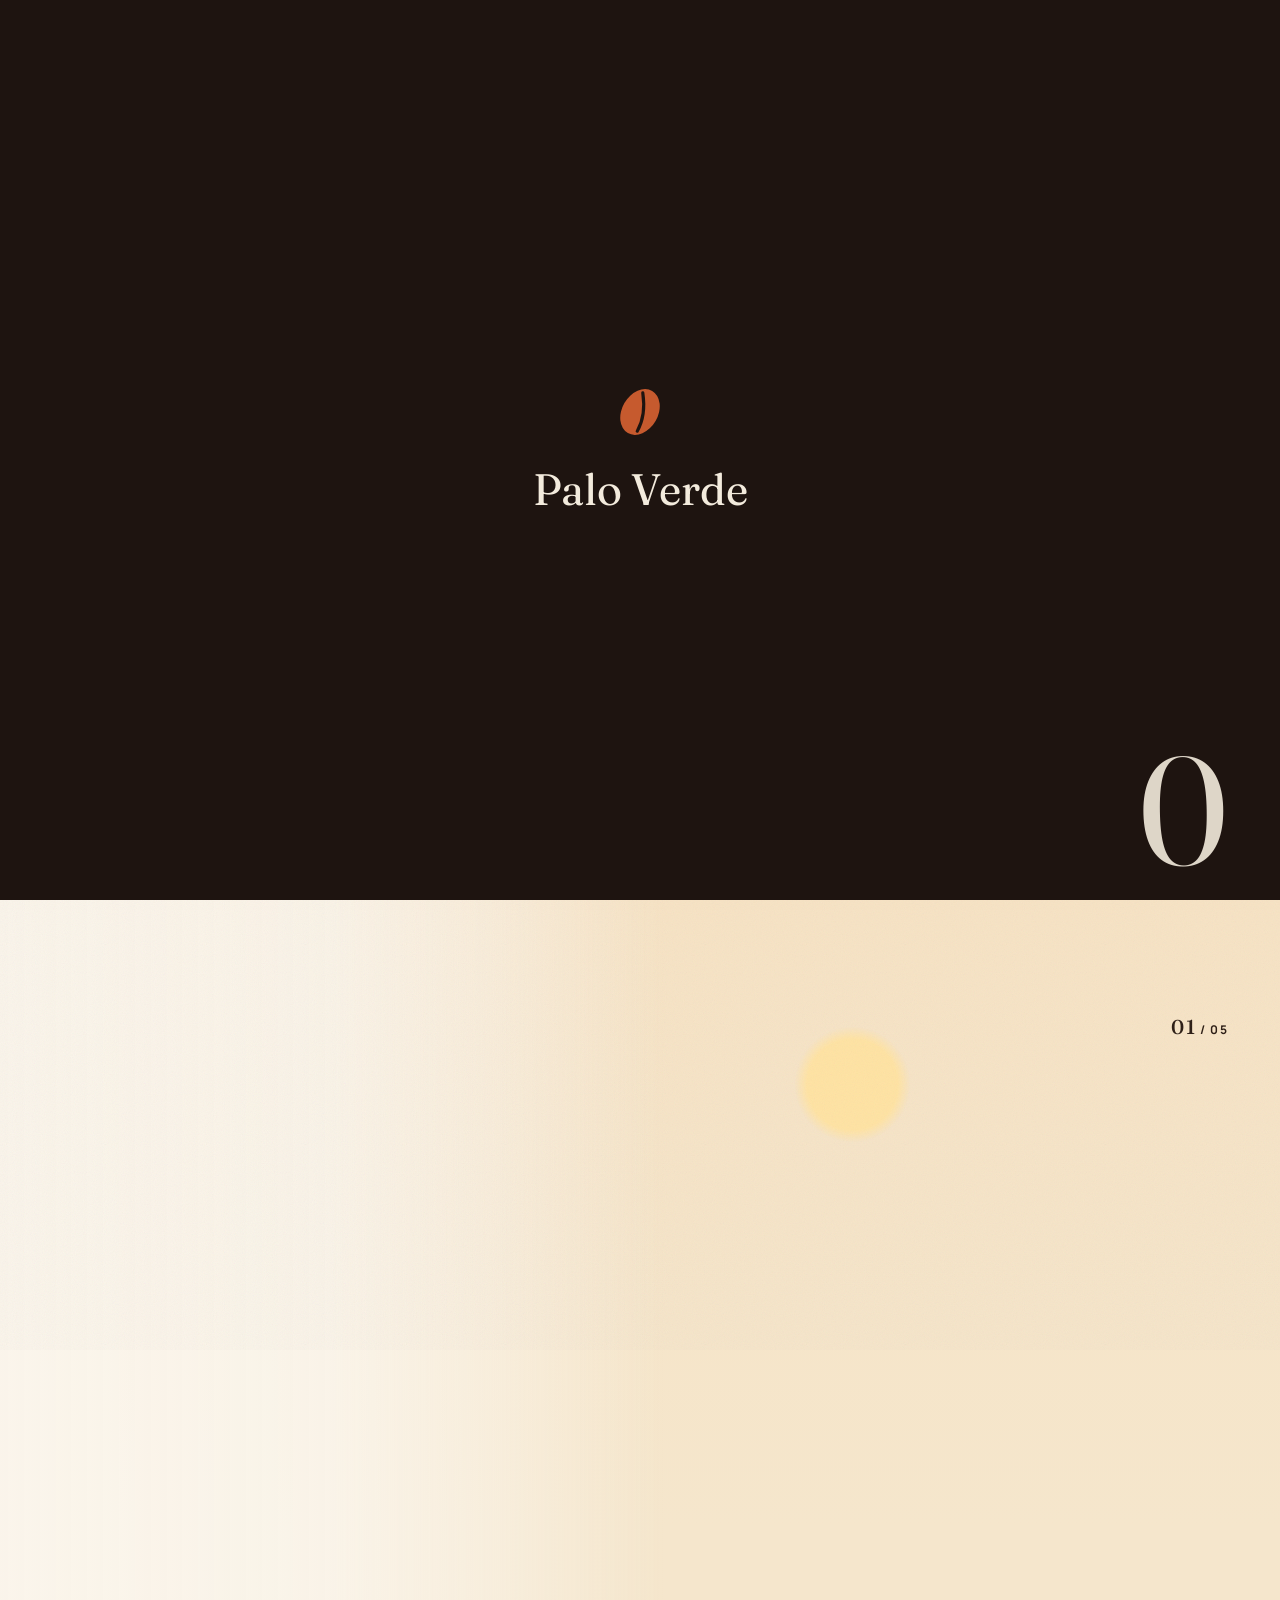
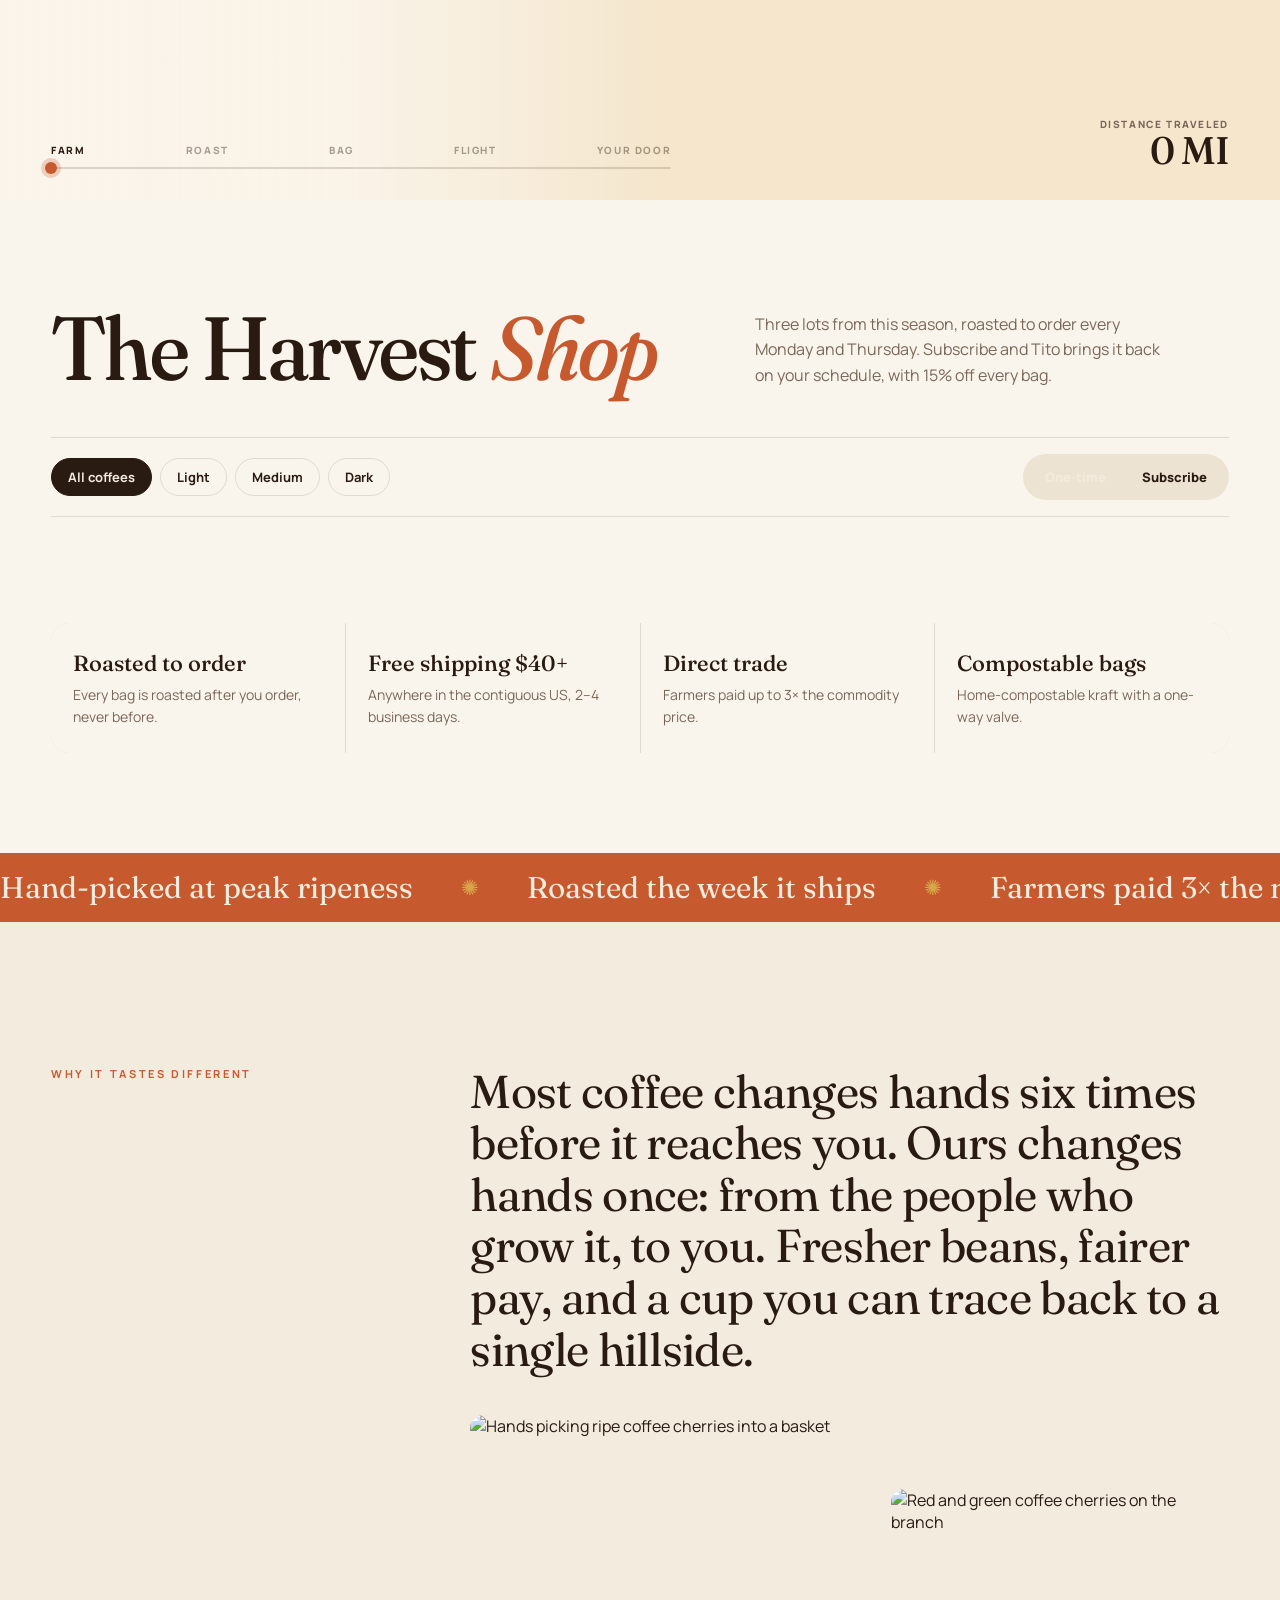
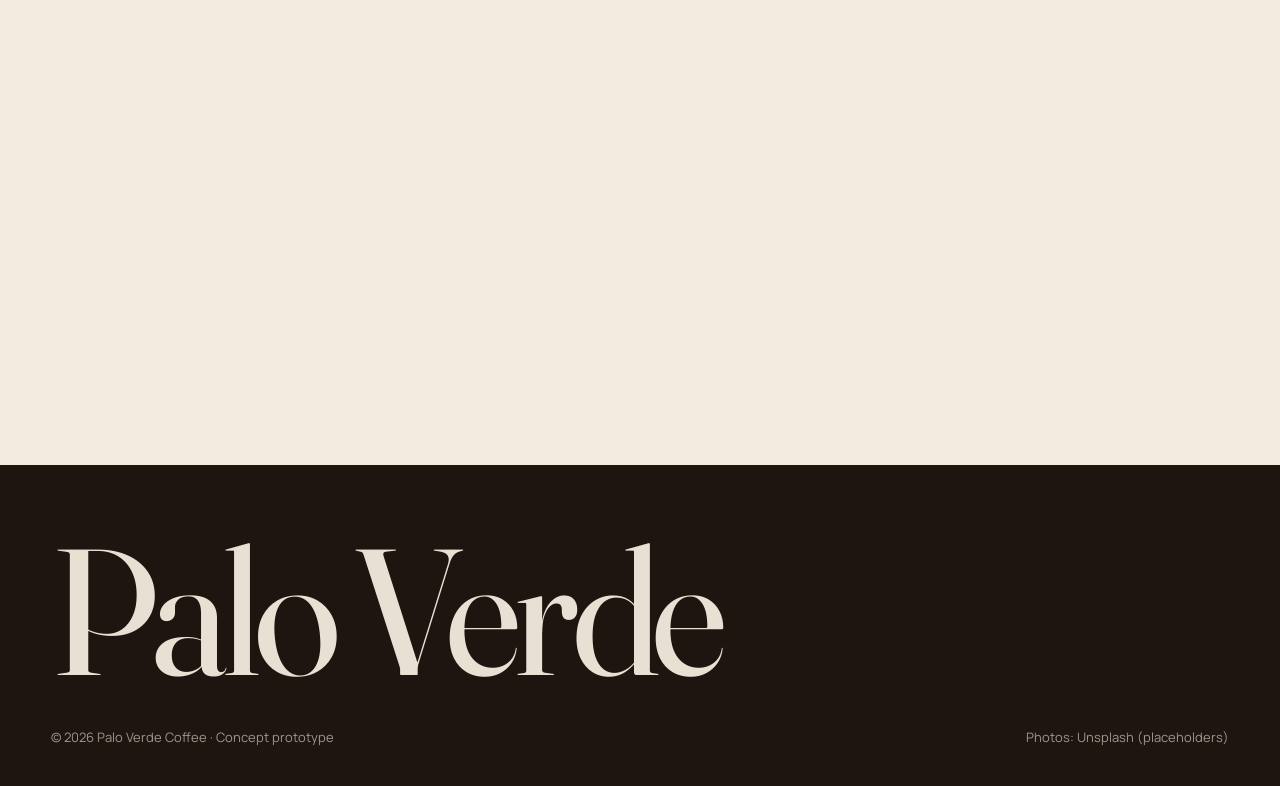
==== index.html @ aeb735cd "Palo Verde Coffee scrollytelling store prototype Co-Authored-By: Claude Opus 5.5 <noreply@anthropic." ====
<!doctype html>
<html lang="en">
<head>
<meta charset="utf-8">
<meta name="viewport" content="width=device-width, initial-scale=1">
<title>Palo Verde Coffee — From our trees to your cup</title>
<meta name="description" content="Direct-trade specialty coffee, roasted to order and shipped from our farm to your door.">
<link rel="preconnect" href="https://fonts.googleapis.com">
<link rel="preconnect" href="https://images.unsplash.com">
<link href="https://fonts.googleapis.com/css2?family=Fraunces:ital,opsz,wght,SOFT,WONK@0,9..144,300..700,0..100,0..1;1,9..144,300..700,0..100,0..1&family=Manrope:wght@400;500;600;700;800&display=swap" rel="stylesheet">
<link rel="stylesheet" href="css/style.css">
</head>
<body class="loading">

<div class="grain"></div>

<!-- ============ PRELOADER ============ -->
<div id="loader">
  <div class="mark">
    <svg class="bean" viewBox="0 0 60 60"><ellipse cx="30" cy="30" rx="20" ry="27" fill="#C65A2E" transform="rotate(30 30 30)"/><path d="M22 10 Q38 30 38 50" stroke="#1E1410" stroke-width="3.5" fill="none" stroke-linecap="round" transform="rotate(30 30 30)"/></svg>
    <div class="brand">Palo Verde</div>
  </div>
  <div class="pct" id="pct">0</div>
  <div class="bar" id="bar"></div>
</div>

<!-- ============ HEADER ============ -->
<header id="hdr">
  <a class="logo" href="#top">
    <svg viewBox="0 0 60 60"><circle cx="30" cy="30" r="29" fill="currentColor" opacity=".12"/><ellipse cx="30" cy="30" rx="12" ry="17" fill="#C65A2E" transform="rotate(30 30 30)"/><path d="M25 18 Q35 30 35 43" stroke="#1E1410" stroke-width="2.5" fill="none" stroke-linecap="round" transform="rotate(30 30 30)"/></svg>
    Palo Verde
  </a>
  <nav>
    <a href="#journey">The Journey</a>
    <a href="#shop">Shop</a>
    <a href="#shop">Subscriptions</a>
    <button class="cart-btn" id="cartBtn">Cart <b id="cartCount">0</b></button>
  </nav>
</header>

<!-- ============ HERO ============ -->
<section class="hero" id="top">
  <div class="hero-media" id="heroMedia"></div>
  <div class="hero-inner">
    <div class="eyebrow hero-fade" style="color:var(--gold);margin-bottom:22px">Direct-trade · Single origin · Roasted to order</div>
    <h1 id="heroTitle">From our trees<br>to <em>your cup.</em></h1>
    <div class="hero-row">
      <p class="hero-fade">One family farm. One small roaster. Zero middlemen. Scroll down and follow Tito as he carries this season's harvest all the way to your front door.</p>
      <div class="hero-meta hero-fade">
        <div>Altitude<span>1,650 m</span></div>
        <div>Farm to door<span>9 days</span></div>
        <div>Cup score<span>87+</span></div>
      </div>
    </div>
  </div>
  <div class="scroll-cue"><i></i>Scroll</div>
</section>

<!-- ============ JOURNEY (scrollytelling) ============ -->
<section id="journey">
  <div class="sky" id="sky"></div>
  <div class="sun" id="sun"></div>
  <div class="layer" id="lFar"></div>
  <div class="layer" id="lMid"></div>
  <div id="clouds"></div>
  <div class="layer" id="lMain"></div>

  <div id="actor">
    <svg viewBox="0 0 200 300" id="tito" aria-label="Tito, the coffee courier">
      <!-- paper plane (back half) -->
      <g id="plane" opacity="0">
        <polygon points="-110,214 330,226 20,268" fill="#FFFFFF"/>
        <polygon points="20,268 330,226 60,306" fill="#D5DEE2"/>
        <polygon points="-110,214 330,226 -20,236" fill="#EEF2F3"/>
      </g>
      <ellipse id="shadow" cx="100" cy="297" rx="46" ry="6" fill="rgba(30,20,16,.2)"/>
      <g id="rig">
        <!-- burlap sack on back -->
        <g id="sack" opacity="0"><path d="M58 138 Q40 150 42 196 Q44 222 70 222 L80 222 L84 142 Q72 130 58 138Z" fill="#C9A978"/><path d="M50 160 Q62 158 78 164 M48 186 Q62 184 80 190" stroke="#A88A5A" stroke-width="3" fill="none"/></g>
        <!-- back arm -->
        <g id="armL"><rect x="74" y="146" width="17" height="44" rx="8.5" fill="#DCCFBC"/>
          <g id="foreL"><rect x="76" y="184" width="13" height="36" rx="6.5" fill="#C48A63"/><circle cx="82" cy="222" r="9" fill="#C48A63"/></g></g>
        <!-- back leg -->
        <g id="legL"><rect x="82" y="212" width="20" height="46" rx="10" fill="#2E2119"/>
          <g id="shinL"><rect x="83" y="250" width="18" height="42" rx="9" fill="#2E2119"/><path d="M80 284 h24 q14 0 14 10 v4 h-38z" fill="#120B07"/></g></g>
        <!-- front leg -->
        <g id="legR"><rect x="100" y="212" width="20" height="46" rx="10" fill="#3A2A20"/>
          <g id="shinR"><rect x="101" y="250" width="18" height="42" rx="9" fill="#3A2A20"/><path d="M98 284 h24 q14 0 14 10 v4 h-38z" fill="#1A110C"/></g></g>
        <!-- torso -->
        <path d="M70 152 Q72 132 100 130 Q128 132 130 152 L134 226 Q100 238 66 226Z" fill="#F2E8D8"/>
        <path d="M118 134 Q130 140 130 152 L134 226 Q124 230 114 232Z" fill="#E3D6C2"/>
        <path d="M72 178 L128 178 L132 226 Q100 238 68 226Z" fill="#4F6B43"/>
        <path d="M84 178 L84 150 M116 178 L116 150" stroke="#4F6B43" stroke-width="4"/>
        <rect x="92" y="190" width="18" height="14" rx="3" fill="#425A38"/>
        <ellipse cx="101" cy="197" rx="3" ry="4.2" fill="#D9A54A" transform="rotate(30 101 197)"/>
        <!-- woven picking basket tied at the waist -->
        <g id="basket">
          <clipPath id="bkClip"><path d="M104 202 L158 202 L153 241 Q131 254 109 241Z"/></clipPath>
          <path d="M72 194 Q90 210 106 204" stroke="#5E4128" stroke-width="3" fill="none"/>
          <path d="M104 202 Q131 192 158 202" stroke="#B08448" stroke-width="3" fill="none"/>
          <ellipse cx="131" cy="202" rx="26" ry="5.5" fill="#3E2716"/>
          <g id="bcherries"><circle cx="118" cy="200" r="5.5" fill="#B3261E"/><circle cx="127" cy="198" r="5.5" fill="#951C17"/><circle cx="136" cy="200" r="5.5" fill="#B3261E"/><circle cx="145" cy="199" r="5.5" fill="#D0562A"/><circle cx="123" cy="196" r="5" fill="#951C17"/><circle cx="139" cy="195" r="5" fill="#B3261E"/></g>
          <path d="M104 202 L158 202 L153 241 Q131 254 109 241Z" fill="#C79A57"/>
          <g clip-path="url(#bkClip)">
            <path d="M98 208 H164 M98 220 H164 M98 232 H164 M98 244 H164" stroke="#9C7340" stroke-width="4.6" stroke-dasharray="7 3.5"/>
            <path d="M98 214 H164 M98 226 H164 M98 238 H164 M98 250 H164" stroke="#B4884C" stroke-width="4.6" stroke-dasharray="7 3.5" stroke-dashoffset="5.2"/>
            <path d="M112 202 L114 252 M122 202 L123 254 M131 202 V254 M140 202 L139 254 M149 202 L147 252" stroke="#6E4E2C" stroke-width="1.3" opacity=".55"/>
            <path d="M141 196 L164 196 L164 258 L137 258Z" fill="#000" opacity=".15"/>
            <path d="M104 196 L113 196 L115 258 L104 258Z" fill="#fff" opacity=".13"/>
          </g>
          <path d="M104 202 Q131 212 158 202" stroke="#8A6438" stroke-width="4.5" fill="none" stroke-linecap="round"/>
          <circle cx="106" cy="204" r="3.2" fill="#5E4128"/>
        </g>
        <!-- carried box -->
        <g id="box" opacity="0"><rect x="128" y="158" width="60" height="48" rx="4" fill="#C8955A"/><rect x="153" y="158" width="10" height="48" fill="#E8D3AE"/><path d="M128 170 h60" stroke="#B07E46" stroke-width="2"/><text x="134" y="198" font-family="Manrope" font-weight="800" font-size="11" fill="#3A2A20">PV</text></g>
        <!-- head -->
        <g id="head">
          <rect x="92" y="122" width="18" height="14" fill="#C48A63"/>
          <ellipse cx="102" cy="98" rx="40" ry="37" fill="#D9A27A"/>
          <path d="M66 92 Q64 120 86 130 Q70 118 72 92Z" fill="#C48A63" opacity=".6"/>
          <ellipse cx="68" cy="102" rx="7" ry="10" fill="#C48A63"/>
          <path d="M62 84 Q66 64 92 70 L70 98Z" fill="#2A1B12"/>
          <ellipse class="eye" cx="113" cy="98" rx="3.8" ry="5.2" fill="#1E1410"/>
          <ellipse class="eye" cx="133" cy="98" rx="3.8" ry="5.2" fill="#1E1410"/>
          <path d="M107 87 q6 -4 12 0 M128 87 q6 -4 11 0" stroke="#2A1B12" stroke-width="2.6" fill="none" stroke-linecap="round"/>
          <ellipse cx="110" cy="114" rx="6.5" ry="3.6" fill="#E07E62" opacity=".45"/>
          <ellipse cx="129" cy="110" rx="7.5" ry="6.5" fill="#C98B60"/>
          <path d="M110 120 q10 -8 20 -1 q10 -7 20 3 q-9 9 -20 2 q-11 7 -20 -4z" fill="#2A1B12"/>
          <path d="M118 128 q7 4 13 0" stroke="#7A3B26" stroke-width="2.4" fill="none" stroke-linecap="round"/>
          <ellipse cx="100" cy="68" rx="64" ry="13" fill="#E7C27D"/>
          <ellipse cx="100" cy="71" rx="64" ry="10" fill="#D7AE63" opacity=".55"/>
          <path d="M67 68 Q68 28 102 26 Q136 28 137 68Z" fill="#EFCF8E"/>
          <path d="M67 58 Q102 50 137 58 L137 68 Q102 61 67 68Z" fill="#B4452A"/>
          <path d="M84 40 Q100 34 116 38" stroke="#E0BB72" stroke-width="3" fill="none"/>
        </g>
        <!-- front arm -->
        <g id="armR"><rect x="110" y="146" width="17" height="44" rx="8.5" fill="#F2E8D8"/>
          <g id="foreR"><rect x="112" y="184" width="13" height="36" rx="6.5" fill="#D9A27A"/>
            <circle cx="118" cy="222" r="9" fill="#D9A27A"/></g></g>
      </g>
      <!-- paper plane (front fold) -->
      <g id="planeFront" opacity="0"><polygon points="-60,240 330,226 50,282" fill="#F7F9FA" opacity=".96"/><path d="M-60 240 L330 226" stroke="#C8D3D8" stroke-width="2"/></g>
      <!-- puff when the plane folds into the box -->
      <g id="puff" opacity="0" fill="#fff"><circle cx="40" cy="250" r="22"/><circle cx="100" cy="262" r="28"/><circle cx="160" cy="250" r="22"/><circle cx="70" cy="226" r="18"/><circle cx="135" cy="228" r="18"/></g>
    </svg>
  </div>

  <div class="layer" id="lFore"></div>
  <div id="dusk"></div>
  <div class="veil"></div>

  <div class="chapters">
    <article class="chapter">
      <div class="eyebrow">Chapter 01 — The Farm</div>
      <h2>Picked by hand, <em>one cherry</em> at a time.</h2>
      <p>On the slopes of our family finca, we only pick cherries that are fully, deeply red. It takes up to five passes per tree each harvest. Machines can't do that. Tito can.</p>
      <div class="facts"><div><b>1,650 m</b>altitude</div><div><b>5×</b>passes per tree</div></div>
    </article>
    <article class="chapter">
      <div class="eyebrow">Chapter 02 — Dry &amp; Roast</div>
      <h2>Sun-dried, then roasted <em>the slow way.</em></h2>
      <p>Beans rest on raised beds for 18 days before they meet our 15 kg drum. Twelve-minute profiles, pulled at City+, so the fruit stays bright and the sweetness stays put.</p>
      <div class="facts"><div><b>18 days</b>drying</div><div><b>12 min</b>roast curve</div></div>
    </article>
    <article class="chapter">
      <div class="eyebrow">Chapter 03 — The Bag</div>
      <h2>Sealed within <em>hours</em> of the roast.</h2>
      <p>Nitrogen-flushed, one-way valve, roast date stamped on every bag. No "best by" guesswork, no six months in a warehouse.</p>
      <div class="facts"><div><b>&lt; 6 h</b>roast → seal</div><div><b>100%</b>compostable</div></div>
    </article>
    <article class="chapter">
      <div class="eyebrow">Chapter 04 — The Trip</div>
      <h2>Straight from the farm. <em>No middlemen.</em></h2>
      <p>Direct trade means the farmer earns up to 3× the commodity price, and your coffee flies straight to our US hub instead of sitting in a broker's container.</p>
      <div class="facts"><div><b>3×</b>farmer pay</div><div><b>0</b>brokers</div></div>
    </article>
    <article class="chapter">
      <div class="eyebrow">Chapter 05 — Your Door</div>
      <h2>Fresh at your door <em>in days,</em> not months.</h2>
      <p>Free shipping across the US on orders over $40. Open the box. Smell that? That's last week's roast. Tito says hi.</p>
      <div class="facts"><div><b>2–4 days</b>US delivery</div><div><b>$40+</b>free shipping</div></div>
    </article>
  </div>

  <div class="frame">
    <div class="count"><b id="shotNum">01</b> / 05</div>
    <figure class="shot"><img src="https://images.unsplash.com/photo-1670758611084-e216510c5433?w=800&q=75&auto=format" alt=""><figcaption>Ripe cherries, hand-picked</figcaption></figure>
    <figure class="shot"><img src="https://images.unsplash.com/photo-1511537190424-bbbab87ac5eb?w=800&q=75&auto=format" alt=""><figcaption>The 15 kg drum roaster</figcaption></figure>
    <figure class="shot"><img src="https://images.unsplash.com/photo-1562051036-e0eea191d42f?w=800&q=75&auto=format" alt=""><figcaption>Roast-dated, valve-sealed</figcaption></figure>
    <figure class="shot"><img src="https://images.unsplash.com/photo-1436491865332-7a61a109cc05?w=800&q=75&auto=format" alt=""><figcaption>Farm → US hub, direct</figcaption></figure>
    <figure class="shot"><img src="https://images.unsplash.com/photo-1541167760496-1628856ab772?w=800&q=75&auto=format" alt=""><figcaption>Your first cup at home</figcaption></figure>
  </div>

  <div class="minimap" id="minimap">
    <div class="eyebrow"><span>Flight PV-01</span><span>Farm → USA</span></div>
    <svg viewBox="0 0 200 110">
      <path d="M20 20 Q60 6 92 22 Q120 30 150 18 Q178 10 186 30 L178 52 Q150 60 130 50 Q118 70 98 64 Q84 58 74 46 Q50 44 30 40Z" fill="#E7DCC8"/>
      <path d="M86 78 Q96 74 100 84 Q104 98 96 106 Q88 100 86 90Z" fill="#E7DCC8"/>
      <path d="M96 92 Q120 40 150 32" stroke="#E7DCC8" stroke-width="2" stroke-dasharray="4 4" fill="none"/>
      <path id="flightPath" d="M96 92 Q120 40 150 32" stroke="#C65A2E" stroke-width="2.5" fill="none" stroke-linecap="round"/>
      <circle cx="96" cy="92" r="4" fill="#3F5A38"/><circle cx="150" cy="32" r="4" fill="#1E1410"/>
      <g id="mapPlane"><path d="M-7 0 L7 0 M0 -5 L4 0 L0 5" stroke="#1E1410" stroke-width="2.4" fill="none" stroke-linecap="round"/></g>
    </svg>
  </div>

  <div class="hud">
    <div class="route">
      <ol id="routeNodes"><li class="on">Farm</li><li>Roast</li><li>Bag</li><li>Flight</li><li>Your door</li></ol>
      <div class="track"><div class="fill" id="routeFill"></div><div class="dot" id="routeDot"></div></div>
    </div>
    <div class="miles">Distance traveled<b><span id="miles">0</span> mi</b></div>
  </div>

  <div id="wipe"><div><div class="eyebrow" style="color:var(--terra)">Delivered</div><h2>Your turn to<br><em>taste it.</em></h2><p>This season's harvest is roasting now ↓</p></div></div>
</section>

<!-- ============ SHOP ============ -->
<section id="shop">
  <div class="shop-head">
    <h2 class="js-reveal">The Harvest <em>Shop</em></h2>
    <p class="js-reveal">Three lots from this season, roasted to order every Monday and Thursday. Subscribe and Tito brings it back on your schedule, with 15% off every bag.</p>
  </div>
  <div class="shop-bar">
    <div class="chips" id="chips">
      <button class="chip on" data-f="all">All coffees</button>
      <button class="chip" data-f="light">Light</button>
      <button class="chip" data-f="medium">Medium</button>
      <button class="chip" data-f="dark">Dark</button>
    </div>
    <div style="display:flex;align-items:center;gap:14px;flex-wrap:wrap">
      <span class="sub-note" id="subNote" style="opacity:0">Save 15% · skip or cancel anytime</span>
      <div class="purchase" id="purchase"><span class="pill"></span><button class="on" data-m="once">One-time</button><button data-m="sub">Subscribe</button></div>
    </div>
  </div>
  <div class="grid" id="grid"></div>
  <div class="perks">
    <div><b>Roasted to order</b><span>Every bag is roasted after you order, never before.</span></div>
    <div><b>Free shipping $40+</b><span>Anywhere in the contiguous US, 2–4 business days.</span></div>
    <div><b>Direct trade</b><span>Farmers paid up to 3× the commodity price.</span></div>
    <div><b>Compostable bags</b><span>Home-compostable kraft with a one-way valve.</span></div>
  </div>
</section>

<div class="marquee"><div class="track">
  <span>Hand-picked at peak ripeness</span><span>Roasted the week it ships</span><span>Farmers paid 3× the market</span><span>Free US shipping over $40</span>
  <span>Hand-picked at peak ripeness</span><span>Roasted the week it ships</span><span>Farmers paid 3× the market</span><span>Free US shipping over $40</span>
</div></div>

<!-- ============ INTRO ============ -->
<section class="intro">
  <div class="eyebrow">Why it tastes different</div>
  <div>
    <p class="big" id="statement">Most coffee changes hands six times before it reaches you. Ours changes hands once: from the people who grow it, to you. Fresher beans, fairer pay, and a cup you can trace back to a single hillside.</p>
    <div class="intro-photos">
      <figure><img data-speed="-12" src="https://images.unsplash.com/photo-1642613630414-1d9938f4fe02?w=1100&q=75&auto=format" alt="Hands picking ripe coffee cherries into a basket"></figure>
      <figure><img data-speed="12" src="https://images.unsplash.com/photo-1586095516671-d085ff58cdd4?w=900&q=75&auto=format" alt="Red and green coffee cherries on the branch"></figure>
    </div>
  </div>
</section>

<footer>
  <div class="big">Palo Verde</div>
  <div class="row"><span>© 2026 Palo Verde Coffee · Concept prototype</span><span>Photos: Unsplash (placeholders)</span></div>
</footer>

<!-- ============ CART DRAWER ============ -->
<div id="drawer">
  <div class="scrim" data-close></div>
  <aside>
    <div class="dr-head"><h3>Your cart</h3><button data-close style="font-size:26px;line-height:1" aria-label="Close cart">×</button></div>
    <div class="ship"><span id="shipMsg">Add $40.00 more for free shipping</span><div class="bar"><i id="shipBar"></i></div></div>
    <div class="items" id="items"></div>
    <div class="dr-foot">
      <div class="tot"><span>Subtotal</span><span id="subtotal">$0.00</span></div>
      <button class="checkout">Checkout (demo)</button>
      <small>Taxes calculated at checkout · Demo store, no real orders</small>
    </div>
  </aside>
</div>

<script src="https://cdnjs.cloudflare.com/ajax/libs/gsap/3.12.5/gsap.min.js"></script>
<script src="https://cdnjs.cloudflare.com/ajax/libs/gsap/3.12.5/ScrollTrigger.min.js"></script>
<script src="https://cdn.jsdelivr.net/npm/lenis@1.1.13/dist/lenis.min.js"></script>
<script src="js/world.js"></script>
<script src="js/tito.js"></script>
<script src="js/story.js"></script>
<script src="js/shop.js"></script>
</body>
</html>
---- css/style.css ----
:root{
  --espresso:#1E1410; --espresso-2:#2B1D16; --cream:#F3EBDD; --paper:#FAF5EC;
  --ink:#2A1B12; --muted:#7A675A; --line:rgba(42,27,18,.12);
  --green:#3F5A38; --leaf:#7F9C5A; --terra:#C65A2E; --gold:#D9A54A; --cherry:#B8322B;
  --serif:"Fraunces",Georgia,serif; --sans:"Manrope",system-ui,sans-serif;
  --gutter:clamp(16px,4vw,56px);
}
*{box-sizing:border-box;margin:0;padding:0}
html.lenis,html.lenis body{height:auto}
.lenis.lenis-smooth{scroll-behavior:auto!important}
body{background:var(--cream);color:var(--ink);font-family:var(--sans);overflow-x:hidden;-webkit-font-smoothing:antialiased}
body.loading{overflow:hidden}
img{display:block;max-width:100%}
button{font:inherit;color:inherit;cursor:pointer;border:0;background:none}
h1,h2,h3{font-family:var(--serif);font-weight:500;letter-spacing:-.02em;font-variation-settings:"SOFT" 50,"WONK" 1}
.eyebrow{font-size:11px;font-weight:700;letter-spacing:.24em;text-transform:uppercase}
.split-line{display:block;overflow:hidden;padding-bottom:.08em;margin-bottom:-.08em}
.split-line>span{display:inline-block;will-change:transform}

/* grain overlay */
.grain{position:fixed;inset:-50%;z-index:90;pointer-events:none;opacity:.07;
  background-image:url("data:image/svg+xml,%3Csvg xmlns='http://www.w3.org/2000/svg' width='200' height='200'%3E%3Cfilter id='n'%3E%3CfeTurbulence type='fractalNoise' baseFrequency='.9' numOctaves='3' stitchTiles='stitch'/%3E%3C/filter%3E%3Crect width='100%25' height='100%25' filter='url(%23n)'/%3E%3C/svg%3E");
  animation:grain 1s steps(6) infinite}
@keyframes grain{0%{transform:translate(0,0)}20%{transform:translate(-4%,3%)}40%{transform:translate(3%,-5%)}60%{transform:translate(-6%,2%)}80%{transform:translate(5%,4%)}}

/* ---------------- preloader ---------------- */
#loader{position:fixed;inset:0;z-index:100;background:var(--espresso);color:var(--cream);display:grid;place-items:center}
#loader .mark{text-align:center}
#loader .bean{width:54px;height:54px;margin:0 auto 18px;animation:spin 2.4s linear infinite}
@keyframes spin{to{transform:rotate(360deg)}}
#loader .brand{font-family:var(--serif);font-size:clamp(28px,4vw,44px)}
#loader .pct{position:absolute;right:var(--gutter);bottom:28px;font-family:var(--serif);font-size:clamp(60px,12vw,160px);line-height:.8;opacity:.9}
#loader .bar{position:absolute;left:0;bottom:0;height:3px;background:var(--terra);width:0}

/* ---------------- header ---------------- */
header{position:fixed;inset:0 0 auto;z-index:60;display:flex;align-items:center;justify-content:space-between;padding:18px var(--gutter);
  color:var(--cream);mix-blend-mode:normal;transition:color .4s,background .4s,backdrop-filter .4s}
header.solid{color:var(--ink);background:rgba(243,235,221,.78);backdrop-filter:blur(14px);-webkit-backdrop-filter:blur(14px)}
.logo{display:flex;align-items:center;gap:10px;font-family:var(--serif);font-size:21px;text-decoration:none;color:inherit}
.logo svg{width:30px;height:30px}
header nav{display:flex;align-items:center;gap:28px;font-size:14px;font-weight:600}
header nav a{color:inherit;text-decoration:none;opacity:.85;position:relative}
header nav a::after{content:"";position:absolute;left:0;right:100%;bottom:-4px;height:1.5px;background:currentColor;transition:right .35s}
header nav a:hover::after{right:0}
.cart-btn{display:flex;align-items:center;gap:10px;padding:10px 16px 10px 18px;border-radius:999px;background:var(--cream);color:var(--ink);font-weight:700;font-size:14px}
header.solid .cart-btn{background:var(--espresso);color:var(--cream)}
.cart-btn b{min-width:22px;height:22px;border-radius:99px;background:var(--terra);color:#fff;display:grid;place-items:center;font-size:12px}
@media (max-width:760px){header nav a{display:none}}

/* ---------------- hero ---------------- */
.hero{position:relative;height:100vh;min-height:620px;overflow:hidden;color:var(--cream);background:var(--espresso)}
.hero-media{position:absolute;inset:-6%;background:url("https://images.unsplash.com/photo-1559556064-4161b6be179b?w=2000&q=75&auto=format") center/cover;will-change:transform}
.hero::after{content:"";position:absolute;inset:0;background:linear-gradient(180deg,rgba(20,13,9,.55) 0,rgba(20,13,9,.15) 40%,rgba(20,13,9,.85) 100%)}
.hero-inner{position:absolute;z-index:2;left:var(--gutter);right:var(--gutter);bottom:clamp(90px,14vh,150px)}
.hero h1{font-size:clamp(52px,10.5vw,176px);line-height:.88;font-weight:400}
.hero h1 em{font-style:italic;color:var(--gold)}
.hero-row{display:flex;justify-content:space-between;align-items:end;gap:24px;margin-top:28px;flex-wrap:wrap}
.hero-row p{max-width:420px;font-size:17px;line-height:1.55;opacity:.85}
.hero-meta{display:flex;gap:36px;font-size:12px;letter-spacing:.14em;text-transform:uppercase;font-weight:700}
.hero-meta span{display:block;font-family:var(--serif);font-size:30px;letter-spacing:0;text-transform:none;font-weight:400;margin-top:6px}
.scroll-cue{position:absolute;z-index:2;left:50%;bottom:26px;transform:translateX(-50%);font-size:11px;letter-spacing:.24em;text-transform:uppercase;display:flex;flex-direction:column;align-items:center;gap:10px;opacity:.8}
.scroll-cue i{width:1px;height:46px;background:linear-gradient(var(--cream),transparent);animation:drip 1.8s infinite}
@keyframes drip{0%{transform:scaleY(0);transform-origin:top}50%{transform:scaleY(1);transform-origin:top}51%{transform-origin:bottom}100%{transform:scaleY(0);transform-origin:bottom}}

/* marquee */
.marquee{background:var(--terra);color:var(--cream);overflow:hidden;white-space:nowrap;padding:16px 0;font-family:var(--serif);font-size:clamp(20px,2.4vw,30px)}
.marquee .track{display:inline-flex;gap:48px;animation:marq 26s linear infinite}
.marquee .track span{display:inline-flex;align-items:center;gap:48px}
.marquee .track span::after{content:"✺";font-size:.7em;color:var(--gold)}
@keyframes marq{to{transform:translateX(-50%)}}

/* ---------------- intro statement ---------------- */
.intro{padding:clamp(90px,16vh,180px) var(--gutter);display:grid;grid-template-columns:1fr 2fr;gap:40px;background:var(--cream)}
.intro .eyebrow{color:var(--terra)}
.intro p.big{font-family:var(--serif);font-size:clamp(28px,3.6vw,54px);line-height:1.12;letter-spacing:-.015em}
.intro p.big .w{opacity:.14;transition:none}
.intro-photos{grid-column:2;display:grid;grid-template-columns:1.2fr 1fr;gap:16px;margin-top:40px}
.intro-photos figure{border-radius:14px;overflow:hidden;aspect-ratio:4/5;position:relative}
.intro-photos figure:nth-child(2){aspect-ratio:4/4.4;margin-top:22%}
.intro-photos img{width:100%;height:120%;object-fit:cover}
@media (max-width:860px){.intro{grid-template-columns:1fr}.intro-photos{grid-column:1}}

/* ---------------- journey ---------------- */
#journey{position:relative;height:100vh;overflow:hidden;background:var(--sky2,#F5E6CC)}
.sky{position:absolute;inset:0;background:linear-gradient(180deg,var(--sky1,#F7E3C4) 0%,var(--sky2,#F5E6CC) 70%)}
.sun{position:absolute;width:clamp(90px,13vh,150px);aspect-ratio:1;border-radius:50%;background:radial-gradient(circle,var(--sun,#FFE3A3) 55%,transparent 70%);left:62%;top:14%;filter:blur(.5px)}
.layer{position:absolute;left:0;top:0;height:100%;will-change:transform}
.layer svg{height:100%;display:block}
#clouds{position:absolute;inset:0;pointer-events:none}
#clouds svg{position:absolute;will-change:transform}
.veil{position:absolute;inset:0 auto 0 0;width:min(52vw,720px);z-index:4;pointer-events:none;
  background:linear-gradient(90deg,rgba(250,245,236,.96) 0,rgba(250,245,236,.88) 50%,rgba(250,245,236,.5) 75%,rgba(250,245,236,0) 100%)}

#actor{position:absolute;z-index:5;left:0;top:0;width:calc(var(--u) * 200);height:calc(var(--u) * 300);will-change:transform;pointer-events:none}
#actor svg{position:absolute;inset:0;width:100%;height:100%;overflow:visible}
#tito .eye{transform-box:fill-box;transform-origin:center;animation:blink 4.2s infinite}
@keyframes blink{0%,46%,50%,100%{transform:scaleY(1)}48%{transform:scaleY(.1)}}

/* chapter copy */
.chapters{position:absolute;z-index:6;left:var(--gutter);top:50%;transform:translateY(-50%);width:min(34vw,470px)}
.chapter{position:absolute;left:0;top:0;transform:translateY(-50%);width:100%;visibility:hidden}
.chapter .eyebrow{color:var(--terra);display:flex;align-items:center;gap:12px}
.chapter .eyebrow::before{content:"";width:28px;height:1.5px;background:currentColor}
.chapter h2{font-size:clamp(34px,4.1vw,64px);line-height:.98;margin:16px 0 18px}
.chapter h2 em{font-style:italic;color:var(--green)}
.chapter p{font-size:clamp(15px,1.15vw,17px);line-height:1.6;color:#4E3D31;max-width:400px}
.chapter .facts{display:flex;gap:26px;margin-top:22px}
.chapter .facts div{font-size:11px;letter-spacing:.14em;text-transform:uppercase;font-weight:700;color:var(--muted)}
.chapter .facts b{display:block;font-family:var(--serif);font-size:28px;font-weight:500;letter-spacing:0;color:var(--ink);text-transform:none}

/* photo frame */
.frame{position:absolute;z-index:6;right:var(--gutter);top:clamp(110px,16vh,160px);width:clamp(150px,min(21vw,34vh),330px);aspect-ratio:4/5}
.frame .shot{position:absolute;inset:0;border-radius:16px;overflow:hidden;clip-path:inset(100% 0 0 0 round 16px);box-shadow:0 40px 80px -30px rgba(30,20,16,.55)}
.frame .shot img{width:100%;height:100%;object-fit:cover;transform:scale(1.35);filter:blur(14px)}
.frame .shot figcaption{position:absolute;left:0;right:0;bottom:0;padding:40px 16px 14px;color:#fff;font-size:13px;font-weight:600;background:linear-gradient(transparent,rgba(0,0,0,.65))}
.frame .count{position:absolute;right:0;top:-30px;font-size:12px;font-weight:700;letter-spacing:.14em;color:var(--ink)}
.frame .count b{font-family:var(--serif);font-size:20px;font-weight:500}

/* HUD */
.hud{position:absolute;z-index:7;left:var(--gutter);right:var(--gutter);bottom:clamp(18px,3.4vh,34px);display:flex;align-items:end;justify-content:space-between;gap:24px;pointer-events:none}
.route{flex:1;max-width:620px}
.route ol{list-style:none;display:flex;justify-content:space-between;margin-bottom:10px}
.route li{font-size:10px;font-weight:800;letter-spacing:.16em;text-transform:uppercase;color:rgba(42,27,18,.4);transition:color .3s}
.route li.on{color:var(--ink)}
.route .track{height:2px;background:rgba(42,27,18,.15);position:relative;border-radius:2px}
.route .fill{position:absolute;inset:0;transform-origin:left;transform:scaleX(0);background:var(--ink)}
.route .dot{position:absolute;top:50%;width:12px;height:12px;margin:-6px 0 0 -6px;border-radius:50%;background:var(--terra);box-shadow:0 0 0 4px rgba(198,90,46,.25);left:0}
.miles{text-align:right;font-size:10px;font-weight:800;letter-spacing:.16em;text-transform:uppercase;color:var(--muted)}
.miles b{display:block;font-family:var(--serif);font-size:clamp(26px,3vw,40px);font-weight:500;letter-spacing:-.02em;color:var(--ink);line-height:1}
.minimap{position:absolute;z-index:7;right:var(--gutter);bottom:clamp(86px,13vh,120px);width:clamp(160px,17vw,240px);opacity:0;background:rgba(250,245,236,.85);backdrop-filter:blur(8px);border-radius:14px;padding:12px 14px;box-shadow:0 20px 40px -24px rgba(0,0,0,.4)}
.minimap .eyebrow{font-size:9px;letter-spacing:.12em;white-space:nowrap;color:var(--muted);display:flex;justify-content:space-between;gap:8px}
.minimap svg{width:100%;margin-top:6px}

#wipe{position:absolute;z-index:8;inset:0;background:var(--paper);clip-path:circle(var(--r,0%) at var(--wx,70%) var(--wy,80%));display:grid;place-items:center;text-align:center}
#wipe h2{font-size:clamp(44px,7vw,120px);line-height:.92}
#wipe h2 em{font-style:italic;color:var(--terra)}
#wipe p{margin-top:18px;color:var(--muted);font-size:17px}

@media (max-width:760px){
  .veil{width:100%;height:46%;inset:0 0 auto 0;background:linear-gradient(180deg,rgba(250,245,236,.95) 0,rgba(250,245,236,.8) 70%,rgba(250,245,236,0))}
  .chapters{top:84px;transform:none;width:auto;right:var(--gutter)}
  .chapter{transform:none}
  .chapter h2{font-size:32px;margin:10px 0}
  .chapter p{font-size:14px}
  .chapter .facts{display:none}
  .frame{top:auto;bottom:118px;width:30vw;right:12px}
  .frame .count{display:none}
  .minimap{display:none}
  .route li{font-size:8px;letter-spacing:.08em}
}

/* ---------------- shop ---------------- */
#shop{background:var(--paper);padding:clamp(80px,12vh,140px) var(--gutter) 100px}
.shop-head{display:grid;grid-template-columns:1.4fr 1fr;gap:40px;align-items:end;margin-bottom:48px}
.shop-head h2{font-size:clamp(46px,7vw,112px);line-height:.9}
.shop-head h2 em{font-style:italic;color:var(--terra)}
.shop-head p{color:var(--muted);line-height:1.6;max-width:420px}
.shop-bar{display:flex;flex-wrap:wrap;gap:14px;justify-content:space-between;align-items:center;border-top:1px solid var(--line);border-bottom:1px solid var(--line);padding:16px 0;margin-bottom:36px}
.chips{display:flex;gap:8px;flex-wrap:wrap}
.chip{padding:9px 16px;border-radius:999px;border:1px solid var(--line);font-size:13px;font-weight:700;transition:.25s}
.chip.on,.chip:hover{background:var(--ink);color:var(--cream);border-color:var(--ink)}
.purchase{display:inline-flex;background:#EDE3D3;border-radius:999px;padding:4px;position:relative}
.purchase button{position:relative;z-index:1;padding:10px 18px;border-radius:999px;font-size:13px;font-weight:800;transition:color .3s}
.purchase button.on{color:var(--cream)}
.purchase .pill{position:absolute;top:4px;bottom:4px;left:4px;border-radius:999px;background:var(--espresso);transition:all .45s cubic-bezier(.7,0,.2,1)}
.sub-note{font-size:13px;color:var(--green);font-weight:700}
.grid{display:grid;grid-template-columns:repeat(auto-fill,minmax(270px,1fr));gap:clamp(18px,2vw,30px)}
.card{position:relative;display:flex;flex-direction:column}
.card .media{position:relative;border-radius:18px;overflow:hidden;aspect-ratio:4/5;background:#e9dfcf}
.card .media img{width:100%;height:100%;object-fit:cover;transition:transform 1.1s cubic-bezier(.2,.7,.1,1)}
.card:hover .media img{transform:scale(1.07)}
.card .badge{position:absolute;top:14px;left:14px;background:var(--paper);padding:6px 10px;border-radius:6px;font-size:10px;font-weight:800;letter-spacing:.14em;text-transform:uppercase}
.card .quick{position:absolute;left:14px;right:14px;bottom:14px;display:flex;gap:8px;transform:translateY(130%);transition:transform .5s cubic-bezier(.2,.7,.1,1)}
.card:hover .quick{transform:none}
.quick button{flex:1;background:rgba(250,245,236,.92);backdrop-filter:blur(6px);padding:10px;border-radius:10px;font-size:12px;font-weight:800}
.quick button.on{background:var(--espresso);color:var(--cream)}
.card .info{padding:18px 4px 0;display:flex;flex-direction:column;gap:10px;flex:1}
.card .top{display:flex;justify-content:space-between;align-items:start;gap:12px}
.card h3{font-size:26px;line-height:1.05}
.card .origin{font-size:12px;color:var(--muted);font-weight:600;margin-top:4px}
.card .price{font-family:var(--serif);font-size:24px;white-space:nowrap;text-align:right}
.card .price s{display:block;font-size:14px;color:var(--muted)}
.notes{display:flex;gap:6px;flex-wrap:wrap}
.notes span{font-size:11px;font-weight:700;padding:5px 10px;border-radius:99px;background:#EFE6D8}
.roast{display:flex;align-items:center;gap:10px;font-size:11px;font-weight:700;color:var(--muted);letter-spacing:.08em;text-transform:uppercase}
.roast i{display:flex;gap:3px}.roast i u{width:16px;height:5px;border-radius:3px;background:#E3D6C3;text-decoration:none}
.roast i u.f{background:var(--terra)}
.add{margin-top:auto;display:flex;align-items:center;justify-content:space-between;padding:15px 18px;border-radius:12px;background:var(--espresso);color:var(--cream);font-weight:800;font-size:14px;overflow:hidden;position:relative}
.add::before{content:"";position:absolute;inset:0;background:var(--terra);transform:translateY(101%);transition:transform .45s cubic-bezier(.7,0,.2,1)}
.add:hover::before{transform:none}
.add span{position:relative}
.add.done::before{background:var(--green);transform:none}
@media (max-width:860px){.shop-head{grid-template-columns:1fr}}

.perks{display:grid;grid-template-columns:repeat(auto-fit,minmax(200px,1fr));gap:1px;background:var(--line);border-radius:18px;overflow:hidden;margin-top:70px}
.perks div{background:var(--paper);padding:26px 22px}
.perks b{display:block;font-family:var(--serif);font-size:22px;font-weight:500;margin-bottom:6px}
.perks span{font-size:14px;color:var(--muted);line-height:1.5}

footer{background:var(--espresso);color:var(--cream);padding:70px var(--gutter) 40px}
footer .big{font-family:var(--serif);font-size:clamp(60px,14vw,240px);line-height:.85;letter-spacing:-.04em;opacity:.95}
footer .row{display:flex;justify-content:space-between;flex-wrap:wrap;gap:16px;margin-top:40px;font-size:13px;opacity:.6}

/* ---------------- cart drawer ---------------- */
#drawer{position:fixed;inset:0;z-index:80;pointer-events:none}
#drawer .scrim{position:absolute;inset:0;background:rgba(20,13,9,.45);opacity:0;transition:opacity .4s}
#drawer aside{position:absolute;top:0;right:0;bottom:0;width:min(440px,100vw);background:var(--paper);transform:translateX(100%);transition:transform .55s cubic-bezier(.7,0,.2,1);display:flex;flex-direction:column}
#drawer.open{pointer-events:auto}
#drawer.open .scrim{opacity:1}
#drawer.open aside{transform:none}
.dr-head{display:flex;justify-content:space-between;align-items:center;padding:22px 24px;border-bottom:1px solid var(--line)}
.dr-head h3{font-size:26px}
.ship{padding:16px 24px;border-bottom:1px solid var(--line);font-size:13px;font-weight:600}
.ship .bar{height:6px;background:#EADFCF;border-radius:4px;margin-top:10px;overflow:hidden}
.ship .bar i{display:block;height:100%;width:0;background:var(--green);transition:width .6s cubic-bezier(.2,.7,.1,1)}
.items{flex:1;overflow:auto;padding:8px 24px}
.item{display:grid;grid-template-columns:72px 1fr auto;gap:14px;padding:16px 0;border-bottom:1px solid var(--line);align-items:center}
.item img{width:72px;height:86px;object-fit:cover;border-radius:10px}
.item h4{font-family:var(--serif);font-weight:500;font-size:18px}
.item small{display:block;color:var(--muted);font-size:12px;margin-top:2px}
.qty{display:inline-flex;align-items:center;gap:10px;margin-top:8px;border:1px solid var(--line);border-radius:99px;padding:3px 10px;font-weight:700;font-size:13px}
.empty{padding:60px 0;text-align:center;color:var(--muted)}
.dr-foot{padding:20px 24px;border-top:1px solid var(--line)}
.dr-foot .tot{display:flex;justify-content:space-between;font-family:var(--serif);font-size:22px;margin-bottom:14px}
.checkout{width:100%;padding:17px;border-radius:12px;background:var(--espresso);color:var(--cream);font-weight:800}
.dr-foot small{display:block;text-align:center;margin-top:10px;color:var(--muted);font-size:12px}
.fly{position:fixed;z-index:85;width:44px;height:44px;border-radius:50%;object-fit:cover;pointer-events:none;box-shadow:0 10px 20px rgba(0,0,0,.3)}

@media (prefers-reduced-motion:reduce){.grain,.marquee .track{animation:none}}

/* journey stacking */
#lFore{z-index:5}
#lFore svg{opacity:.95}
#dusk{position:absolute;inset:0;z-index:5;background:linear-gradient(#2B2550,#8A4A5A);mix-blend-mode:multiply;opacity:0;pointer-events:none}
.veil{z-index:5}
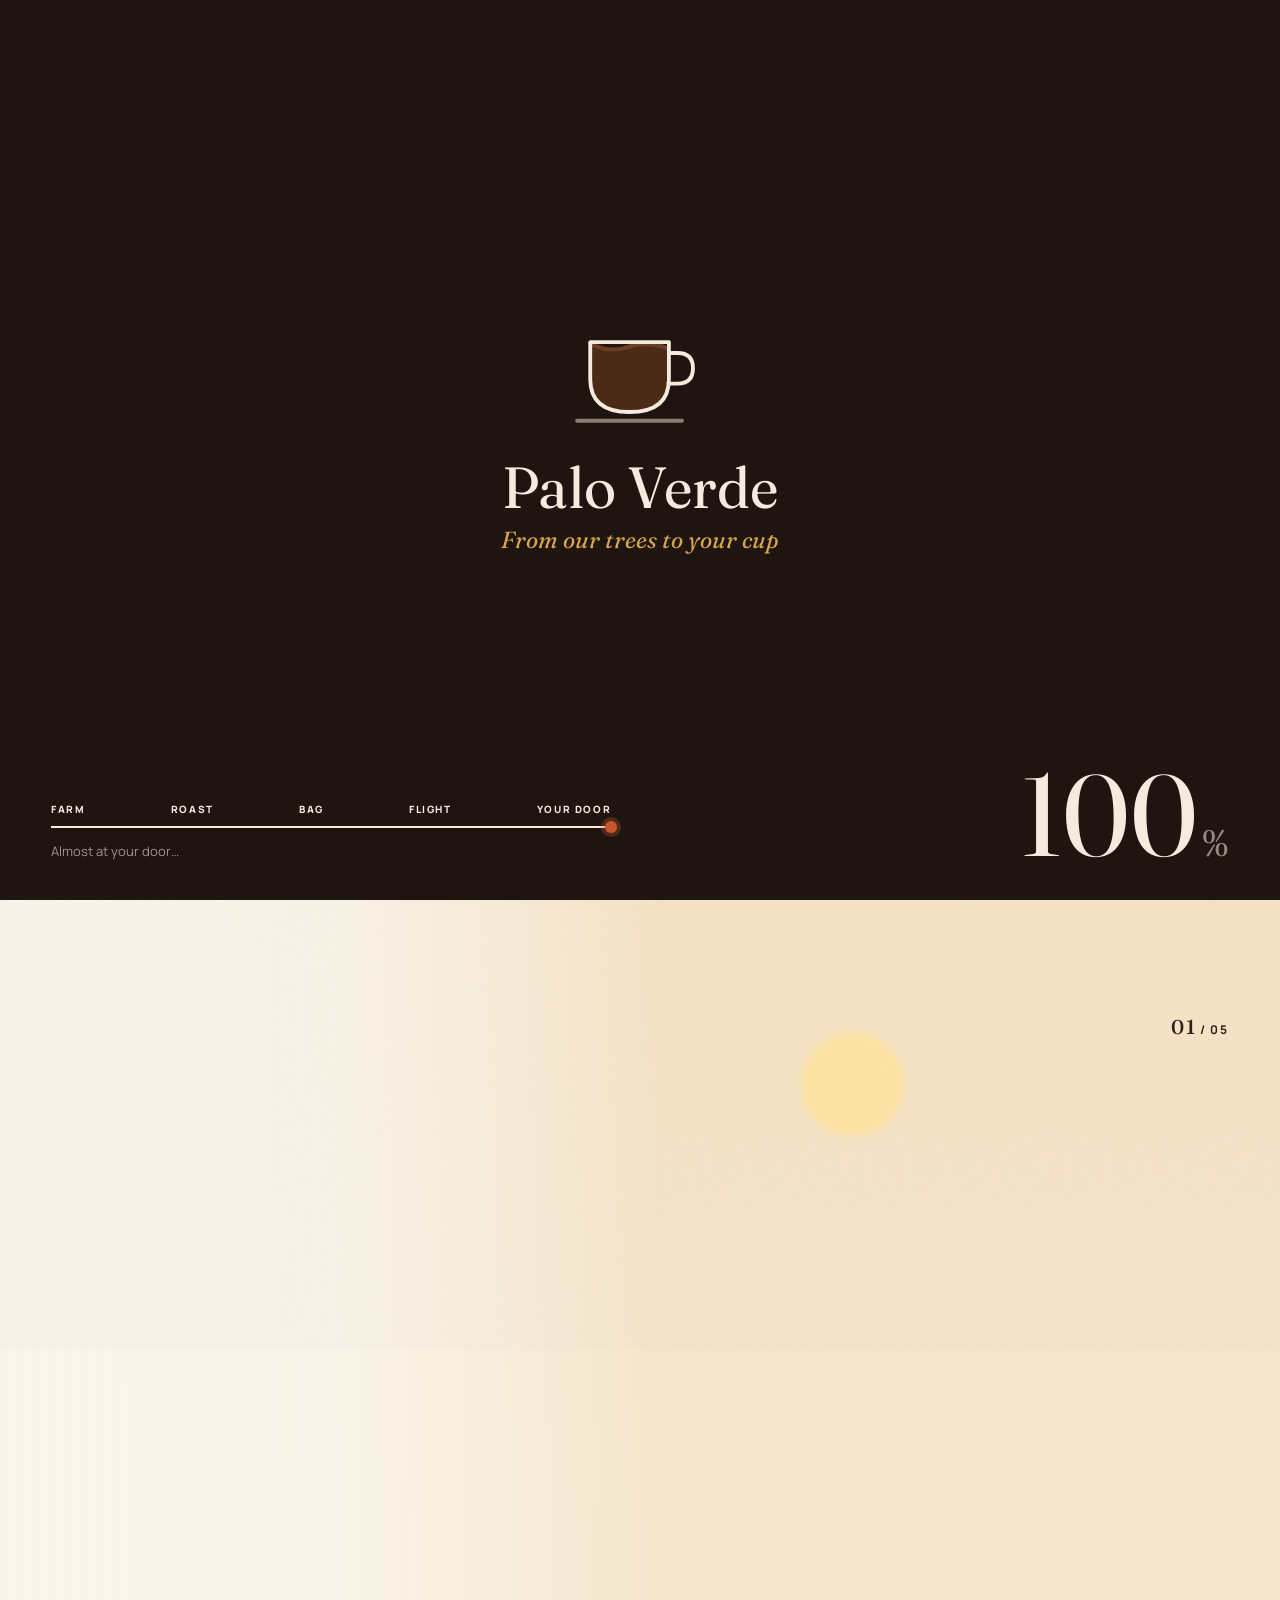
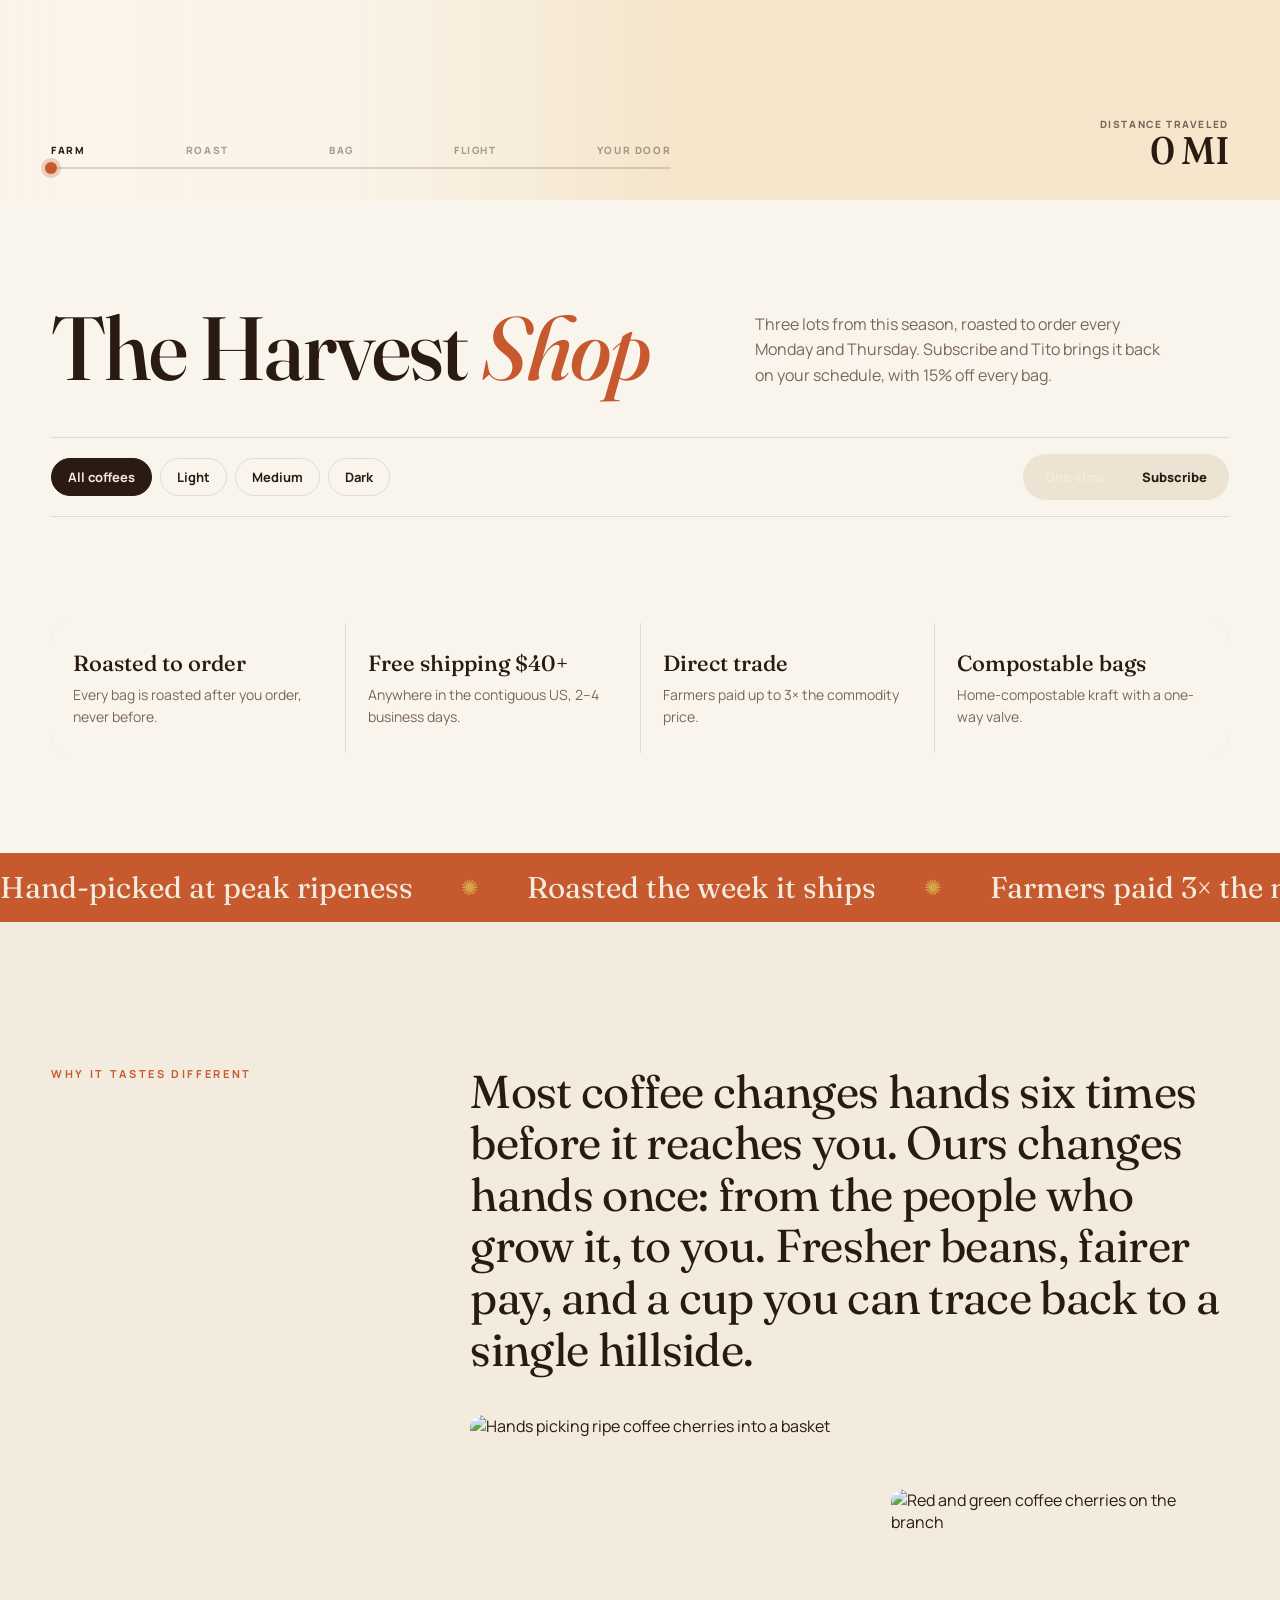
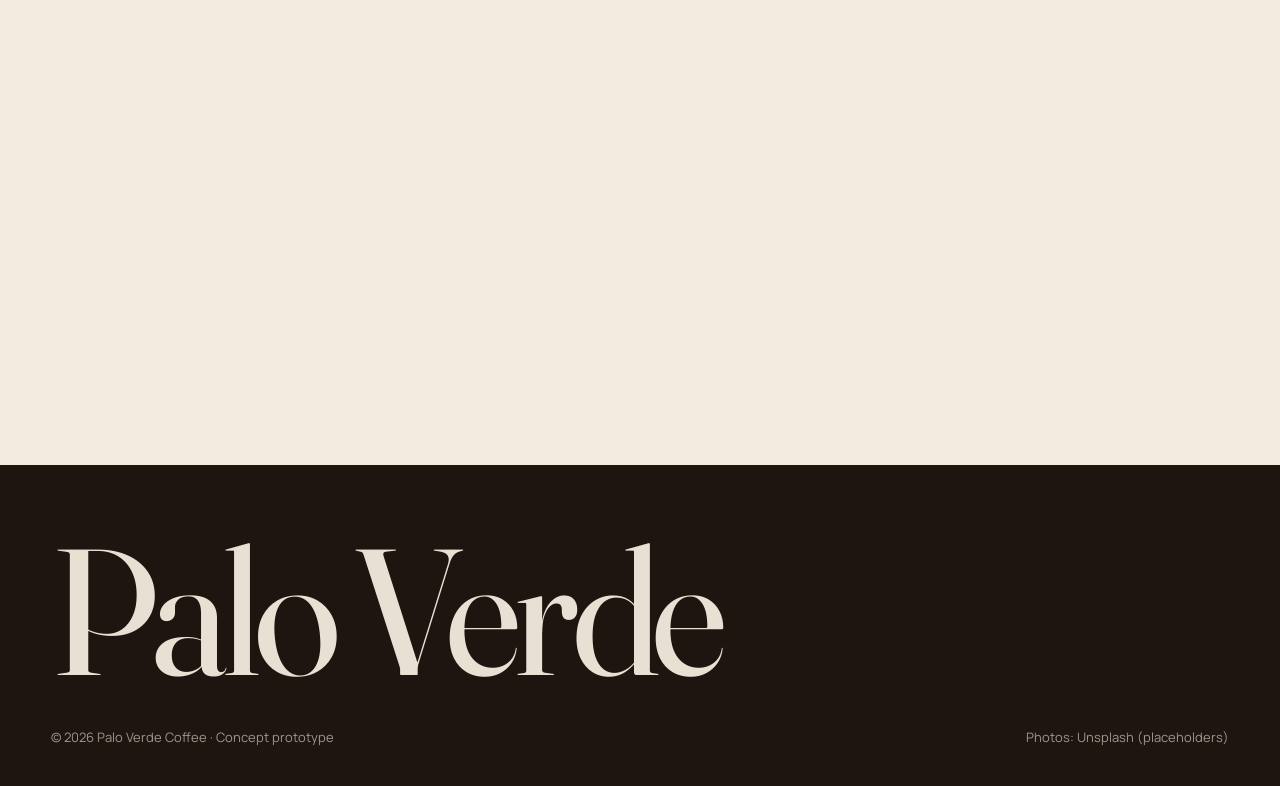
==== commit 00ffa6f1: "Faster first load and a loader that matches the journey - Loader only waits for the hero photo (capp" ====
--- a/index.html
+++ b/index.html
@@ -5,9 +5,14 @@
 <meta name="viewport" content="width=device-width, initial-scale=1">
 <title>Palo Verde Coffee — From our trees to your cup</title>
 <meta name="description" content="Direct-trade specialty coffee, roasted to order and shipped from our farm to your door.">
+<link rel="preconnect" href="https://images.unsplash.com">
 <link rel="preconnect" href="https://fonts.googleapis.com">
-<link rel="preconnect" href="https://images.unsplash.com">
-<link href="https://fonts.googleapis.com/css2?family=Fraunces:ital,opsz,wght,SOFT,WONK@0,9..144,300..700,0..100,0..1;1,9..144,300..700,0..100,0..1&family=Manrope:wght@400;500;600;700;800&display=swap" rel="stylesheet">
+<link rel="preconnect" href="https://fonts.gstatic.com" crossorigin>
+<link rel="preconnect" href="https://cdnjs.cloudflare.com" crossorigin>
+<link rel="preconnect" href="https://cdn.jsdelivr.net" crossorigin>
+<!-- the hero photo is the only image the loader waits for: fetch it first -->
+<link rel="preload" as="image" fetchpriority="high" imagesrcset="https://images.unsplash.com/photo-1559556064-4161b6be179b?auto=format&fit=crop&w=800&q=40 800w, https://images.unsplash.com/photo-1559556064-4161b6be179b?auto=format&fit=crop&w=1200&q=40 1200w, https://images.unsplash.com/photo-1559556064-4161b6be179b?auto=format&fit=crop&w=1600&q=34 1600w" imagesizes="(orientation: portrait) 170vw, 100vw">
+<link href="https://fonts.googleapis.com/css2?family=Fraunces:ital,opsz,wght@0,9..144,400..600;1,9..144,400..500&family=Manrope:wght@500;600;700;800&display=swap" rel="stylesheet">
 <link rel="stylesheet" href="css/style.css">
 </head>
 <body class="loading">
@@ -15,13 +20,31 @@
 <div class="grain"></div>
 
 <!-- ============ PRELOADER ============ -->
-<div id="loader">
-  <div class="mark">
-    <svg class="bean" viewBox="0 0 60 60"><ellipse cx="30" cy="30" rx="20" ry="27" fill="#C65A2E" transform="rotate(30 30 30)"/><path d="M22 10 Q38 30 38 50" stroke="#1E1410" stroke-width="3.5" fill="none" stroke-linecap="round" transform="rotate(30 30 30)"/></svg>
-    <div class="brand">Palo Verde</div>
-  </div>
-  <div class="pct" id="pct">0</div>
-  <div class="bar" id="bar"></div>
+<div id="loader" aria-label="Loading">
+  <div class="ld-center">
+    <svg class="ld-cup" viewBox="0 0 140 130" aria-hidden="true">
+      <defs><clipPath id="cupClip"><path d="M24 44 H96 V78 Q96 108 60 108 Q24 108 24 78Z"/></clipPath></defs>
+      <g class="ld-steam"><path d="M46 34 q-7 -8 0 -16 q7 -8 0 -16"/><path d="M60 34 q-7 -8 0 -16 q7 -8 0 -16"/><path d="M74 34 q-7 -8 0 -16 q7 -8 0 -16"/></g>
+      <g clip-path="url(#cupClip)">
+        <g id="ldLiquid" transform="translate(0 66)">
+          <path class="ld-wave" d="M0 42 q15 -6 30 0 t30 0 t30 0 t30 0 t30 0 t30 0 V140 H0Z" fill="#6B3F22"/>
+          <path class="ld-wave ld-wave2" d="M0 46 q15 -5 30 0 t30 0 t30 0 t30 0 t30 0 t30 0 V140 H0Z" fill="#4A2A16"/>
+        </g>
+      </g>
+      <path d="M24 44 H96 V78 Q96 108 60 108 Q24 108 24 78Z" fill="none" stroke="#F3EBDD" stroke-width="3.5" stroke-linejoin="round"/>
+      <path d="M96 54 h8 q14 0 14 14 q0 14 -14 14 h-10" fill="none" stroke="#F3EBDD" stroke-width="3.5"/>
+      <path d="M12 116 H108" stroke="#F3EBDD" stroke-width="3.5" stroke-linecap="round" opacity=".5"/>
+    </svg>
+    <div class="ld-brand">Palo Verde<em>From our trees to your cup</em></div>
+  </div>
+  <div class="ld-foot">
+    <div class="ld-route">
+      <ol id="ldNodes"><li class="on">Farm</li><li>Roast</li><li>Bag</li><li>Flight</li><li>Your door</li></ol>
+      <div class="track"><i class="fill" id="ldFill"></i><i class="dot" id="ldDot"></i></div>
+      <div class="ld-msg" id="ldMsg">Picking the ripest cherries…</div>
+    </div>
+    <div class="ld-pct"><span id="ldPct">0</span><small>%</small></div>
+  </div>
 </div>
 
 <!-- ============ HEADER ============ -->
@@ -40,7 +63,10 @@
 
 <!-- ============ HERO ============ -->
 <section class="hero" id="top">
-  <div class="hero-media" id="heroMedia"></div>
+  <div class="hero-media" id="heroMedia">
+    <div class="hero-lqip" style="background-image:url('https://images.unsplash.com/photo-1559556064-4161b6be179b?auto=format&fit=crop&w=48&q=30')"></div>
+    <img id="heroImg" srcset="https://images.unsplash.com/photo-1559556064-4161b6be179b?auto=format&fit=crop&w=800&q=40 800w, https://images.unsplash.com/photo-1559556064-4161b6be179b?auto=format&fit=crop&w=1200&q=40 1200w, https://images.unsplash.com/photo-1559556064-4161b6be179b?auto=format&fit=crop&w=1600&q=34 1600w" sizes="(orientation: portrait) 170vw, 100vw" src="https://images.unsplash.com/photo-1559556064-4161b6be179b?auto=format&fit=crop&w=1200&q=40" fetchpriority="high" decoding="async" alt="">
+  </div>
   <div class="hero-inner">
     <div class="eyebrow hero-fade" style="color:var(--gold);margin-bottom:22px">Direct-trade · Single origin · Roasted to order</div>
     <h1 id="heroTitle">From our trees<br>to <em>your cup.</em></h1>
@@ -184,11 +210,11 @@
 
   <div class="frame">
     <div class="count"><b id="shotNum">01</b> / 05</div>
-    <figure class="shot"><img src="https://images.unsplash.com/photo-1670758611084-e216510c5433?w=800&q=75&auto=format" alt=""><figcaption>Ripe cherries, hand-picked</figcaption></figure>
-    <figure class="shot"><img src="https://images.unsplash.com/photo-1511537190424-bbbab87ac5eb?w=800&q=75&auto=format" alt=""><figcaption>The 15 kg drum roaster</figcaption></figure>
-    <figure class="shot"><img src="https://images.unsplash.com/photo-1562051036-e0eea191d42f?w=800&q=75&auto=format" alt=""><figcaption>Roast-dated, valve-sealed</figcaption></figure>
-    <figure class="shot"><img src="https://images.unsplash.com/photo-1436491865332-7a61a109cc05?w=800&q=75&auto=format" alt=""><figcaption>Farm → US hub, direct</figcaption></figure>
-    <figure class="shot"><img src="https://images.unsplash.com/photo-1541167760496-1628856ab772?w=800&q=75&auto=format" alt=""><figcaption>Your first cup at home</figcaption></figure>
+    <figure class="shot"><img data-src="https://images.unsplash.com/photo-1670758611084-e216510c5433?w=700&q=65&auto=format" alt=""><figcaption>Ripe cherries, hand-picked</figcaption></figure>
+    <figure class="shot"><img data-src="https://images.unsplash.com/photo-1511537190424-bbbab87ac5eb?w=700&q=65&auto=format" alt=""><figcaption>The 15 kg drum roaster</figcaption></figure>
+    <figure class="shot"><img data-src="https://images.unsplash.com/photo-1562051036-e0eea191d42f?w=700&q=65&auto=format" alt=""><figcaption>Roast-dated, valve-sealed</figcaption></figure>
+    <figure class="shot"><img data-src="https://images.unsplash.com/photo-1436491865332-7a61a109cc05?w=700&q=65&auto=format" alt=""><figcaption>Farm → US hub, direct</figcaption></figure>
+    <figure class="shot"><img data-src="https://images.unsplash.com/photo-1541167760496-1628856ab772?w=700&q=65&auto=format" alt=""><figcaption>Your first cup at home</figcaption></figure>
   </div>
 
   <div class="minimap" id="minimap">
@@ -252,8 +278,8 @@
   <div>
     <p class="big" id="statement">Most coffee changes hands six times before it reaches you. Ours changes hands once: from the people who grow it, to you. Fresher beans, fairer pay, and a cup you can trace back to a single hillside.</p>
     <div class="intro-photos">
-      <figure><img data-speed="-12" src="https://images.unsplash.com/photo-1642613630414-1d9938f4fe02?w=1100&q=75&auto=format" alt="Hands picking ripe coffee cherries into a basket"></figure>
-      <figure><img data-speed="12" src="https://images.unsplash.com/photo-1586095516671-d085ff58cdd4?w=900&q=75&auto=format" alt="Red and green coffee cherries on the branch"></figure>
+      <figure><img data-speed="-12" data-src="https://images.unsplash.com/photo-1642613630414-1d9938f4fe02?w=900&q=65&auto=format" alt="Hands picking ripe coffee cherries into a basket"></figure>
+      <figure><img data-speed="12" data-src="https://images.unsplash.com/photo-1586095516671-d085ff58cdd4?w=900&q=65&auto=format" alt="Red and green coffee cherries on the branch"></figure>
     </div>
   </div>
 </section>
@@ -278,12 +304,49 @@
   </aside>
 </div>
 
-<script src="https://cdnjs.cloudflare.com/ajax/libs/gsap/3.12.5/gsap.min.js"></script>
-<script src="https://cdnjs.cloudflare.com/ajax/libs/gsap/3.12.5/ScrollTrigger.min.js"></script>
-<script src="https://cdn.jsdelivr.net/npm/lenis@1.1.13/dist/lenis.min.js"></script>
-<script src="js/world.js"></script>
-<script src="js/tito.js"></script>
-<script src="js/story.js"></script>
-<script src="js/shop.js"></script>
+<script>
+/* Loader: runs before the deferred libraries so progress shows right away.
+   It only waits for what the first screen needs (hero photo + fonts + scripts),
+   never for the rest of the page's images. */
+(() => {
+  let seen = false; try { seen = sessionStorage.getItem("pv-seen") === "1"; } catch (e) {}
+  const MIN = seen ? 400 : 1300, t0 = performance.now();
+  const img = document.getElementById("heroImg"), el = id => document.getElementById(id);
+  const msgs = ["Picking the ripest cherries…", "Roasting low and slow…", "Sealing the bag…", "Boarding the plane…", "Almost at your door…"];
+  const nodes = [...document.querySelectorAll("#ldNodes li")];
+  const tasks = { dom: .3, fonts: .25, hero: .45 };
+  let real = 0, shown = 0, lastIdx = -1;
+  const done = k => { real += tasks[k]; tasks[k] = 0; };
+  const heroDone = () => { img.classList.add("ready"); done("hero"); };
+  if (img.complete && img.naturalWidth) heroDone();
+  else { img.addEventListener("load", heroDone, { once: true }); img.addEventListener("error", () => done("hero"), { once: true }); }
+  setTimeout(() => done("hero"), 1600);              // slow network: go on with the blurred placeholder
+  if (document.fonts) document.fonts.ready.then(() => done("fonts")); else done("fonts");
+  setTimeout(() => done("fonts"), 2000);
+  document.addEventListener("DOMContentLoaded", () => done("dom"));
+  window.__loader = new Promise(resolve => {
+    (function frame(now) {
+      const target = Math.min(real, (now - t0) / MIN);
+      shown += (target - shown) * .14;
+      if (target >= .999 && shown > .995) shown = 1;
+      el("ldPct").textContent = Math.round(shown * 100);
+      el("ldFill").style.transform = `scaleX(${shown})`;
+      el("ldDot").style.left = shown * 100 + "%";
+      el("ldLiquid").setAttribute("transform", `translate(0 ${66 - shown * 62})`);
+      const idx = Math.min(4, Math.floor(shown * 5));
+      if (idx !== lastIdx) { lastIdx = idx; el("ldMsg").textContent = msgs[idx]; nodes.forEach((n, i) => n.classList.toggle("on", i <= idx)); }
+      if (shown >= 1) { try { sessionStorage.setItem("pv-seen", "1"); } catch (e) {} resolve(); return; }
+      requestAnimationFrame(frame);
+    })(t0);
+  });
+})();
+</script>
+<script defer src="https://cdnjs.cloudflare.com/ajax/libs/gsap/3.12.5/gsap.min.js"></script>
+<script defer src="https://cdnjs.cloudflare.com/ajax/libs/gsap/3.12.5/ScrollTrigger.min.js"></script>
+<script defer src="https://cdn.jsdelivr.net/npm/lenis@1.1.13/dist/lenis.min.js"></script>
+<script defer src="js/world.js"></script>
+<script defer src="js/tito.js"></script>
+<script defer src="js/story.js"></script>
+<script defer src="js/shop.js"></script>
 </body>
 </html>
--- a/css/style.css
+++ b/css/style.css
@@ -12,7 +12,7 @@
 body.loading{overflow:hidden}
 img{display:block;max-width:100%}
 button{font:inherit;color:inherit;cursor:pointer;border:0;background:none}
-h1,h2,h3{font-family:var(--serif);font-weight:500;letter-spacing:-.02em;font-variation-settings:"SOFT" 50,"WONK" 1}
+h1,h2,h3{font-family:var(--serif);font-weight:500;letter-spacing:-.02em}
 .eyebrow{font-size:11px;font-weight:700;letter-spacing:.24em;text-transform:uppercase}
 .split-line{display:block;overflow:hidden;padding-bottom:.08em;margin-bottom:-.08em}
 .split-line>span{display:inline-block;will-change:transform}
@@ -24,13 +24,29 @@
 @keyframes grain{0%{transform:translate(0,0)}20%{transform:translate(-4%,3%)}40%{transform:translate(3%,-5%)}60%{transform:translate(-6%,2%)}80%{transform:translate(5%,4%)}}
 
 /* ---------------- preloader ---------------- */
-#loader{position:fixed;inset:0;z-index:100;background:var(--espresso);color:var(--cream);display:grid;place-items:center}
-#loader .mark{text-align:center}
-#loader .bean{width:54px;height:54px;margin:0 auto 18px;animation:spin 2.4s linear infinite}
-@keyframes spin{to{transform:rotate(360deg)}}
-#loader .brand{font-family:var(--serif);font-size:clamp(28px,4vw,44px)}
-#loader .pct{position:absolute;right:var(--gutter);bottom:28px;font-family:var(--serif);font-size:clamp(60px,12vw,160px);line-height:.8;opacity:.9}
-#loader .bar{position:absolute;left:0;bottom:0;height:3px;background:var(--terra);width:0}
+#loader{position:fixed;inset:0;z-index:100;background:var(--espresso);color:var(--cream);display:grid;place-items:center;clip-path:inset(0 0 0 0)}
+.ld-center{display:flex;flex-direction:column;align-items:center;gap:22px;margin-top:-6vh}
+.ld-cup{width:clamp(110px,17vh,170px);overflow:visible}
+.ld-wave{animation:ldwave 1.8s linear infinite}
+.ld-wave2{animation-duration:2.6s;animation-direction:reverse;opacity:.9}
+@keyframes ldwave{to{transform:translateX(-60px)}}
+.ld-steam path{stroke:var(--cream);stroke-width:3;fill:none;stroke-linecap:round;opacity:0;animation:steam 2.4s ease-in-out infinite}
+.ld-steam path:nth-child(2){animation-delay:.8s}.ld-steam path:nth-child(3){animation-delay:1.6s}
+@keyframes steam{0%{opacity:0;transform:translateY(10px)}40%{opacity:.5}100%{opacity:0;transform:translateY(-16px)}}
+.ld-brand{font-family:var(--serif);font-size:clamp(34px,4.6vw,58px);line-height:1;text-align:center}
+.ld-brand em{display:block;font-style:italic;color:var(--gold);font-size:.4em;margin-top:12px}
+.ld-foot{position:absolute;left:var(--gutter);right:var(--gutter);bottom:clamp(20px,4.5vh,40px);display:flex;align-items:end;justify-content:space-between;gap:28px}
+.ld-route{flex:1;max-width:560px}
+.ld-route ol{list-style:none;display:flex;justify-content:space-between;margin-bottom:10px}
+.ld-route li{font-size:10px;font-weight:800;letter-spacing:.16em;text-transform:uppercase;color:rgba(243,235,221,.3);transition:color .4s}
+.ld-route li.on{color:var(--cream)}
+.ld-route .track{height:2px;background:rgba(243,235,221,.15);position:relative;border-radius:2px}
+.ld-route .fill{position:absolute;inset:0;transform-origin:left;transform:scaleX(0);background:var(--cream)}
+.ld-route .dot{position:absolute;top:50%;left:0;width:12px;height:12px;margin:-6px 0 0 -6px;border-radius:50%;background:var(--terra);box-shadow:0 0 0 4px rgba(198,90,46,.3)}
+.ld-msg{margin-top:14px;font-size:13px;color:rgba(243,235,221,.6)}
+.ld-pct{font-family:var(--serif);font-size:clamp(56px,9vw,124px);line-height:.8;font-variant-numeric:tabular-nums}
+.ld-pct small{font-size:.32em;opacity:.55;margin-left:4px}
+@media (max-width:760px){.ld-route li{font-size:8px;letter-spacing:.08em}.ld-foot{flex-direction:column-reverse;align-items:stretch}.ld-pct{text-align:right}}
 
 /* ---------------- header ---------------- */
 header{position:fixed;inset:0 0 auto;z-index:60;display:flex;align-items:center;justify-content:space-between;padding:18px var(--gutter);
@@ -49,7 +65,10 @@
 
 /* ---------------- hero ---------------- */
 .hero{position:relative;height:100vh;min-height:620px;overflow:hidden;color:var(--cream);background:var(--espresso)}
-.hero-media{position:absolute;inset:-6%;background:url("https://images.unsplash.com/photo-1559556064-4161b6be179b?w=2000&q=75&auto=format") center/cover;will-change:transform}
+.hero-media{position:absolute;inset:-6%;background:var(--espresso-2);will-change:transform;overflow:hidden}
+.hero-lqip{position:absolute;inset:0;background:center/cover;filter:blur(22px);transform:scale(1.1)}
+.hero-media img{position:absolute;inset:0;width:100%;height:100%;object-fit:cover;opacity:0;transition:opacity 1.2s ease}
+.hero-media img.ready{opacity:1}
 .hero::after{content:"";position:absolute;inset:0;background:linear-gradient(180deg,rgba(20,13,9,.55) 0,rgba(20,13,9,.15) 40%,rgba(20,13,9,.85) 100%)}
 .hero-inner{position:absolute;z-index:2;left:var(--gutter);right:var(--gutter);bottom:clamp(90px,14vh,150px)}
 .hero h1{font-size:clamp(52px,10.5vw,176px);line-height:.88;font-weight:400}
